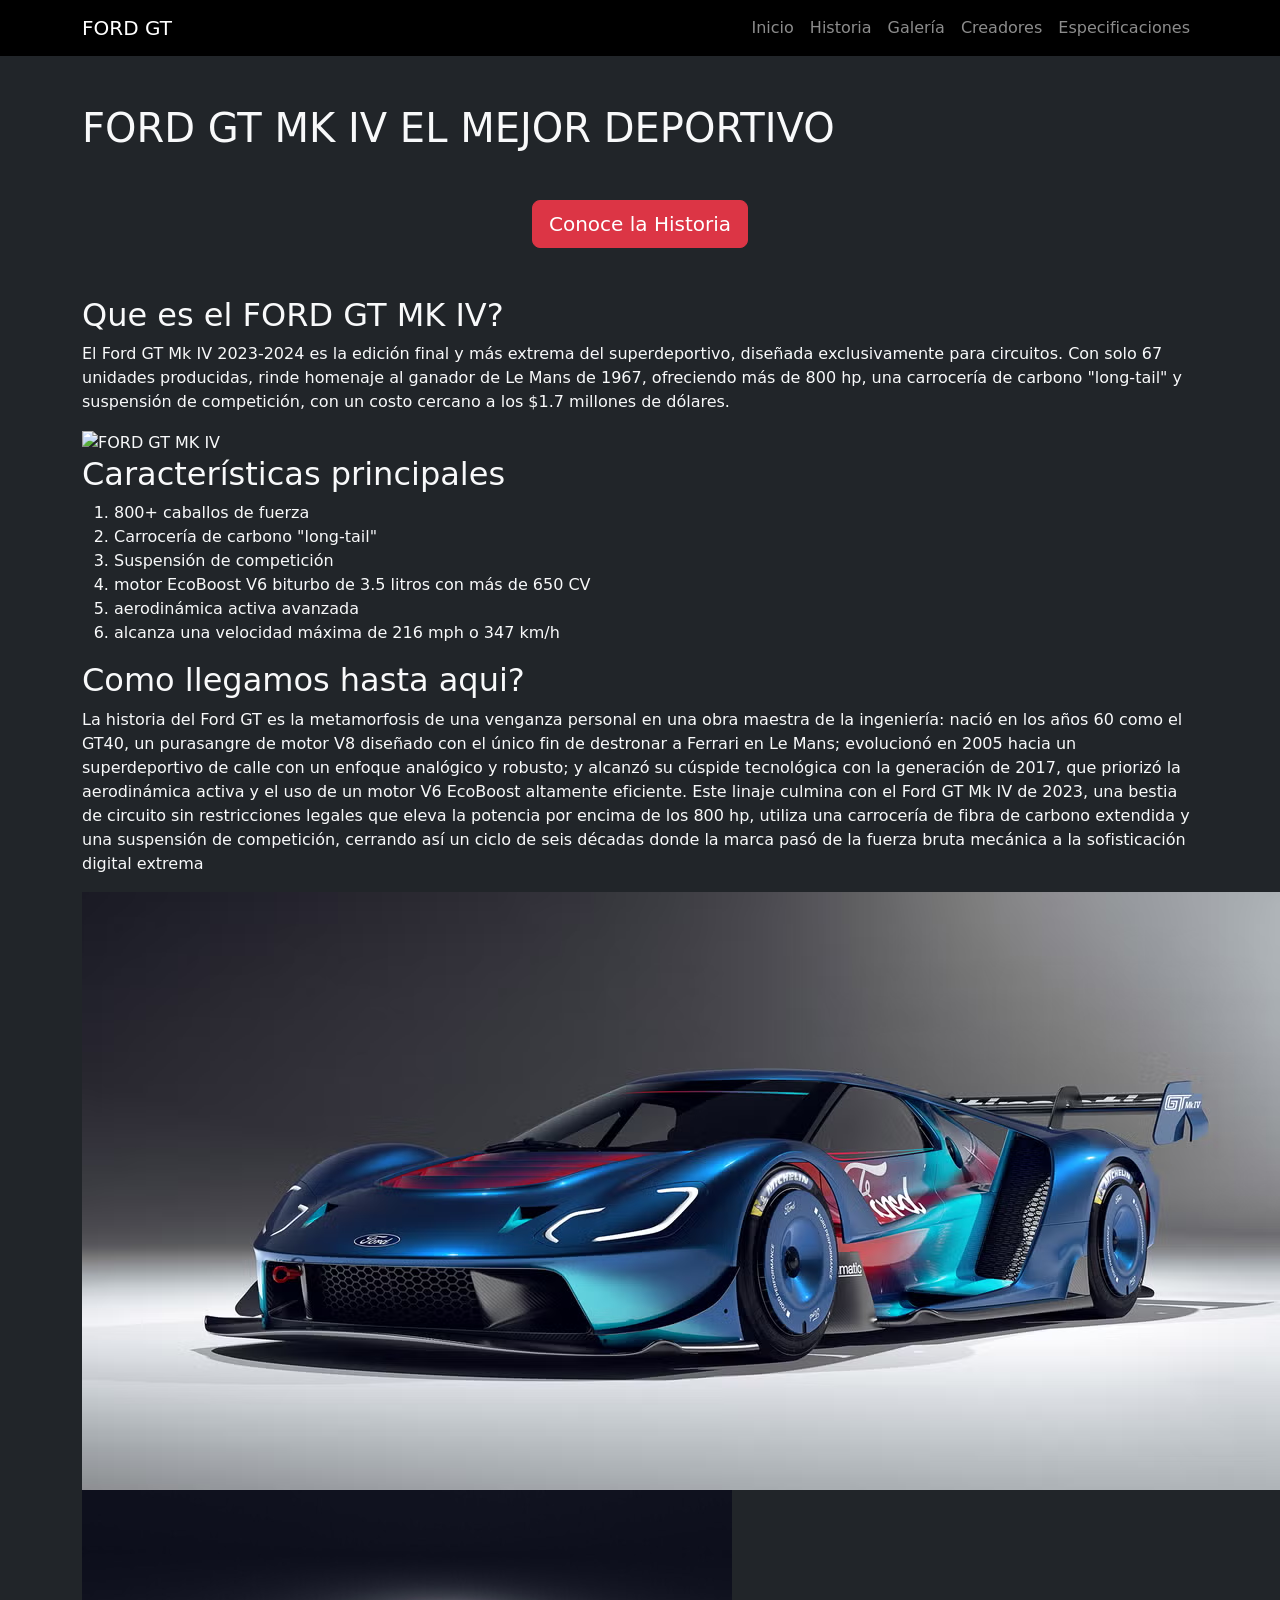
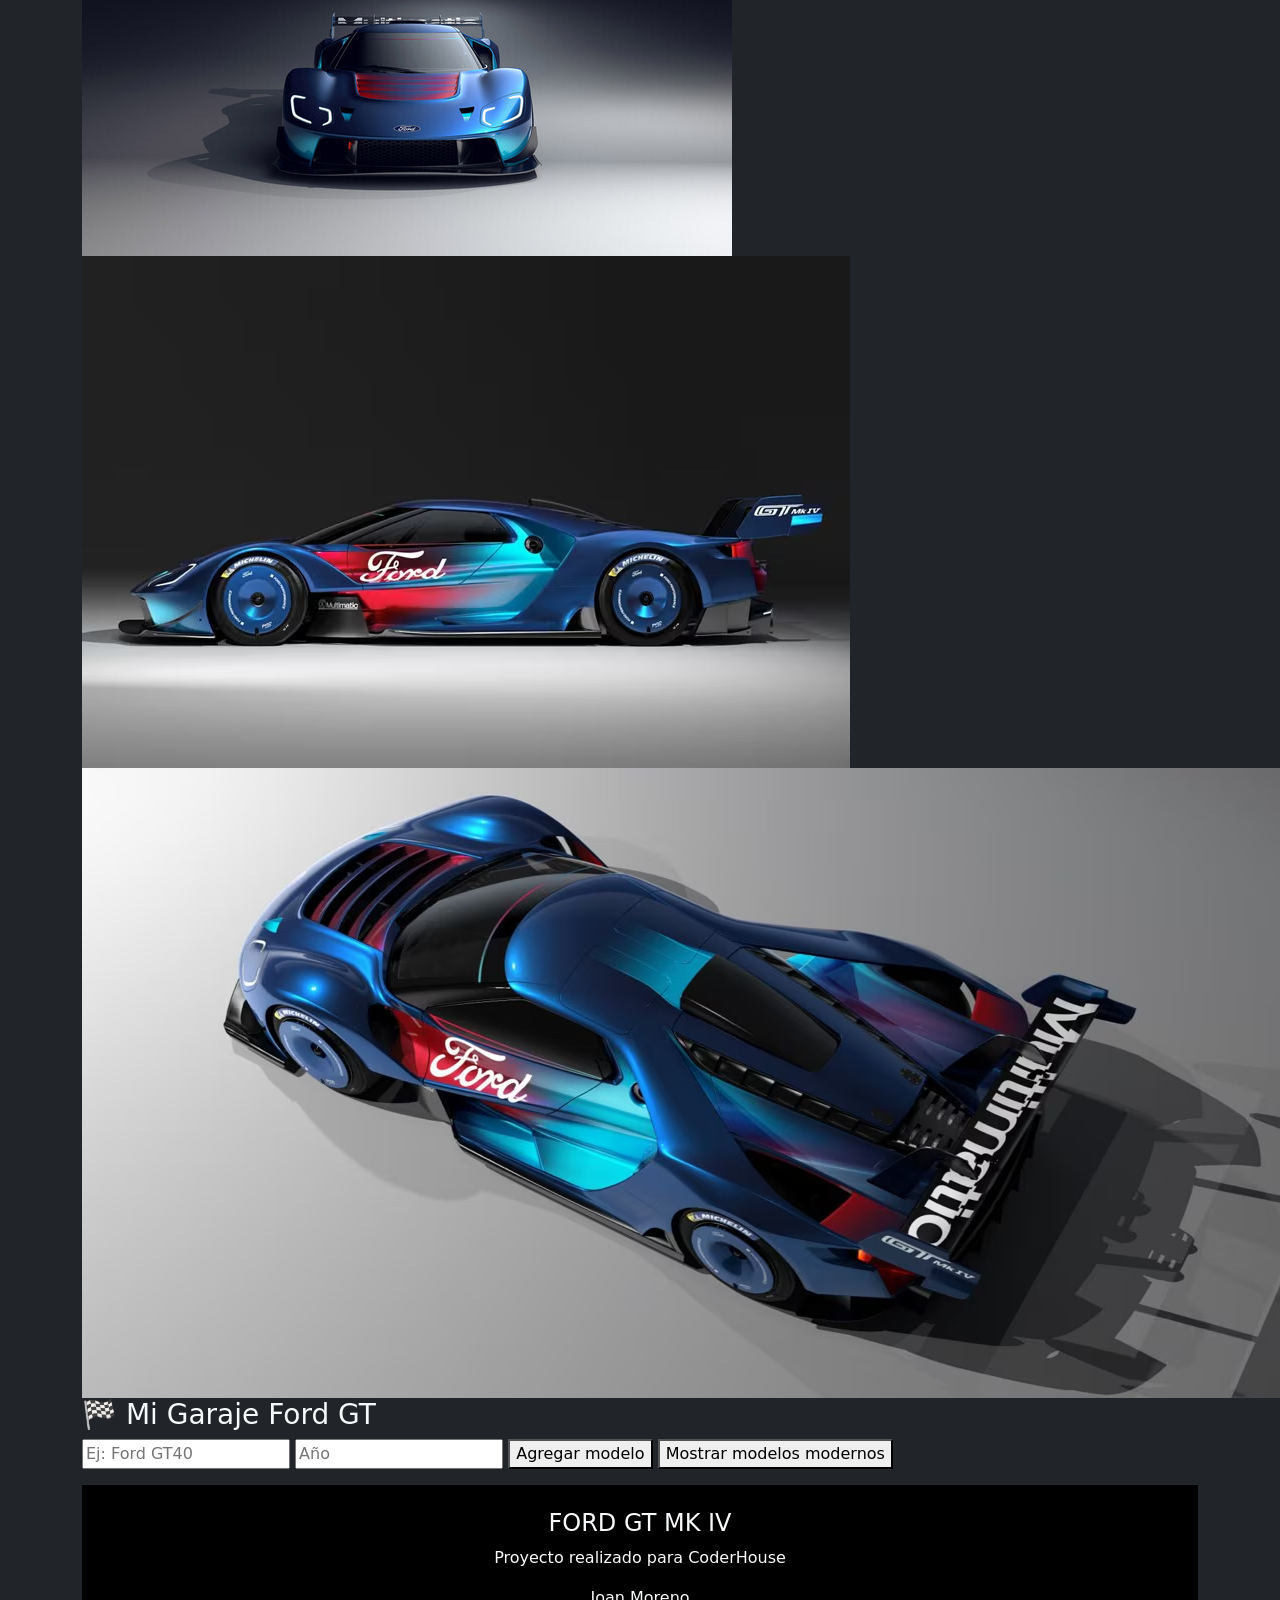
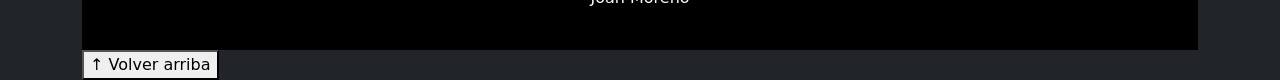
==== Index.html @ 2302bd3c "Proyecto final HTML, SASS y JavaScript" ====
<!DOCTYPE html> 
<html lang="es"> 
    <head>

<meta charset="UTF-8">

<meta name="viewport" content="width=device-width, initial-scale=1.0">

<meta name="description" content="Descripción específica de esta página">

<meta name="keywords" content="Ford GT, Ford GT MK IV, Le Mans, superdeportivo">

<meta name="author" content="Joan Moreno">

<meta name="robots" content="index, follow">

<meta name="theme-color" content="#111111">

<title>Ford GT MK IV | Historia, Galería y Especificaciones</title>

<link rel="icon" href="images/favicon.ico" type="image/x-icon">

<link href="https://cdn.jsdelivr.net/npm/bootstrap@5.3.7/dist/css/bootstrap.min.css" rel="stylesheet">

<link rel="stylesheet" href="https://cdn.jsdelivr.net/npm/bootstrap-icons@1.13.1/font/bootstrap-icons.min.css">

<link href="https://fonts.googleapis.com/css2?family=Orbitron:wght@400;700&family=Poppins:wght@300;400;600;700&display=swap" rel="stylesheet">

<link rel="stylesheet" href="css/styles.css">

</head>
    
    <body class="bg-dark text-light">
<nav class="navbar navbar-expand-lg navbar-dark bg-black sticky-top">
  <div class="container">

    <a class="navbar-brand" href="index.html">FORD GT</a>

    <button class="navbar-toggler"
            type="button"
            data-bs-toggle="collapse"
            data-bs-target="#menu">

      <span class="navbar-toggler-icon"></span>

    </button>

    <div class="collapse navbar-collapse" id="menu">

      <ul class="navbar-nav ms-auto">

        <li class="nav-item">
          <a class="nav-link" href="index.html">Inicio</a>
        </li>

        <li class="nav-item">
          <a class="nav-link" href="historia.html">Historia</a>
        </li>

        <li class="nav-item">
          <a class="nav-link" href="galeria.html">Galería</a>
        </li>

        <li class="nav-item">
          <a class="nav-link" href="Creadores.html">Creadores</a>
        </li>

        <li class="nav-item">
          <a class="nav-link" href="Especificaciones.html">Especificaciones</a>
        </li>

      </ul>

    </div>
</nav>
<div class="container mt-5" data-aos="fade-up">
        
        <h1>FORD GT MK IV EL MEJOR DEPORTIVO</h1>

        <div class="text-center my-5">

<a
href="historia.html"
class="btn btn-danger btn-lg">

Conoce la Historia

</a>

</div>
        <h2>Que es el FORD GT MK IV?</h2>
        <p>El Ford GT Mk IV 2023-2024 es la edición final y más extrema del superdeportivo,
            diseñada exclusivamente para circuitos. Con solo 67 unidades producidas, rinde homenaje al ganador de Le Mans de
            1967, ofreciendo más de 800 hp, una carrocería de carbono "long-tail" y suspensión de competición, con un costo
            cercano a los $1.7 millones de dólares.</p>
        <img src="Images/FORDGTMKIV.jpg" alt="FORD GT MK IV" width="500" height="300">
<H2>Características principales</H2>
        
<ol>
            <li>800+ caballos de fuerza</li>
            <li>Carrocería de carbono "long-tail"</li>
            <li>Suspensión de competición</li>
            <li>motor EcoBoost V6 biturbo de 3.5 litros con más de 650 CV</li>
            <li>aerodinámica activa avanzada</li>
            <li>alcanza una velocidad máxima de 216 mph o 347 km/h</li>
            </ol>
<h2>Como llegamos hasta aqui?</h2>

<P id="parrafo"> La historia del Ford GT es la metamorfosis de una venganza personal en una obra maestra de la ingeniería: nació en los años 60 como el GT40, un purasangre de motor V8 diseñado con el único fin de destronar a Ferrari en Le Mans; evolucionó en 2005 hacia un superdeportivo de calle con un enfoque analógico y robusto; y alcanzó su cúspide tecnológica con la generación de 2017, que priorizó la aerodinámica activa y el uso de un motor V6 EcoBoost altamente eficiente. Este linaje culmina con el Ford GT Mk IV de 2023, una bestia de circuito sin restricciones legales que eleva la potencia por encima de los 800 hp, utiliza una carrocería de fibra de carbono extendida y una suspensión de competición, cerrando así un ciclo de seis décadas donde la marca pasó de la fuerza bruta mecánica a la sofisticación digital extrema</P>

<div class="imagenes-grid">

    <img src="Images/ford-gt-mk-iv-1-1670584728.avif" alt="Ford gt diagonal">
    <img src="Images/FORD.jpeg" alt="Ford gt frontal">
    <img src="Images/FORD LATERAL.avif" alt="Ford gt lateral">
    <img src="Images/FORD ELEVADO.avif" alt="Ford gt elevado">

</div>
<div>

                
                
                
                <h3>🏁 Mi Garaje Ford GT</h3>

                <div class="favoritos-container">

    <input
        type="text"
        id="modeloInput"
        placeholder="Ej: Ford GT40">

    <input
        type="number"
        id="anioInput"
        placeholder="Año">

    <button id="agregarBtn">
        Agregar modelo
    </button>

    <button id="filtrarBtn">
        Mostrar modelos modernos
    </button>

    <ul id="listaModelos"></ul>

</div>

<script src="https://cdn.jsdelivr.net/npm/bootstrap@5.3.7/dist/js/bootstrap.bundle.min.js"></script>

<footer class="bg-black text-center text-light p-4">

<h4>FORD GT MK IV</h4>

<p>Proyecto realizado para CoderHouse</p>

<p>Joan Moreno</p>

</footer>


               

<button id="btnArriba"> ↑ Volver arriba </button> 
  <script src="Script.js"></script>

</body>
</html>
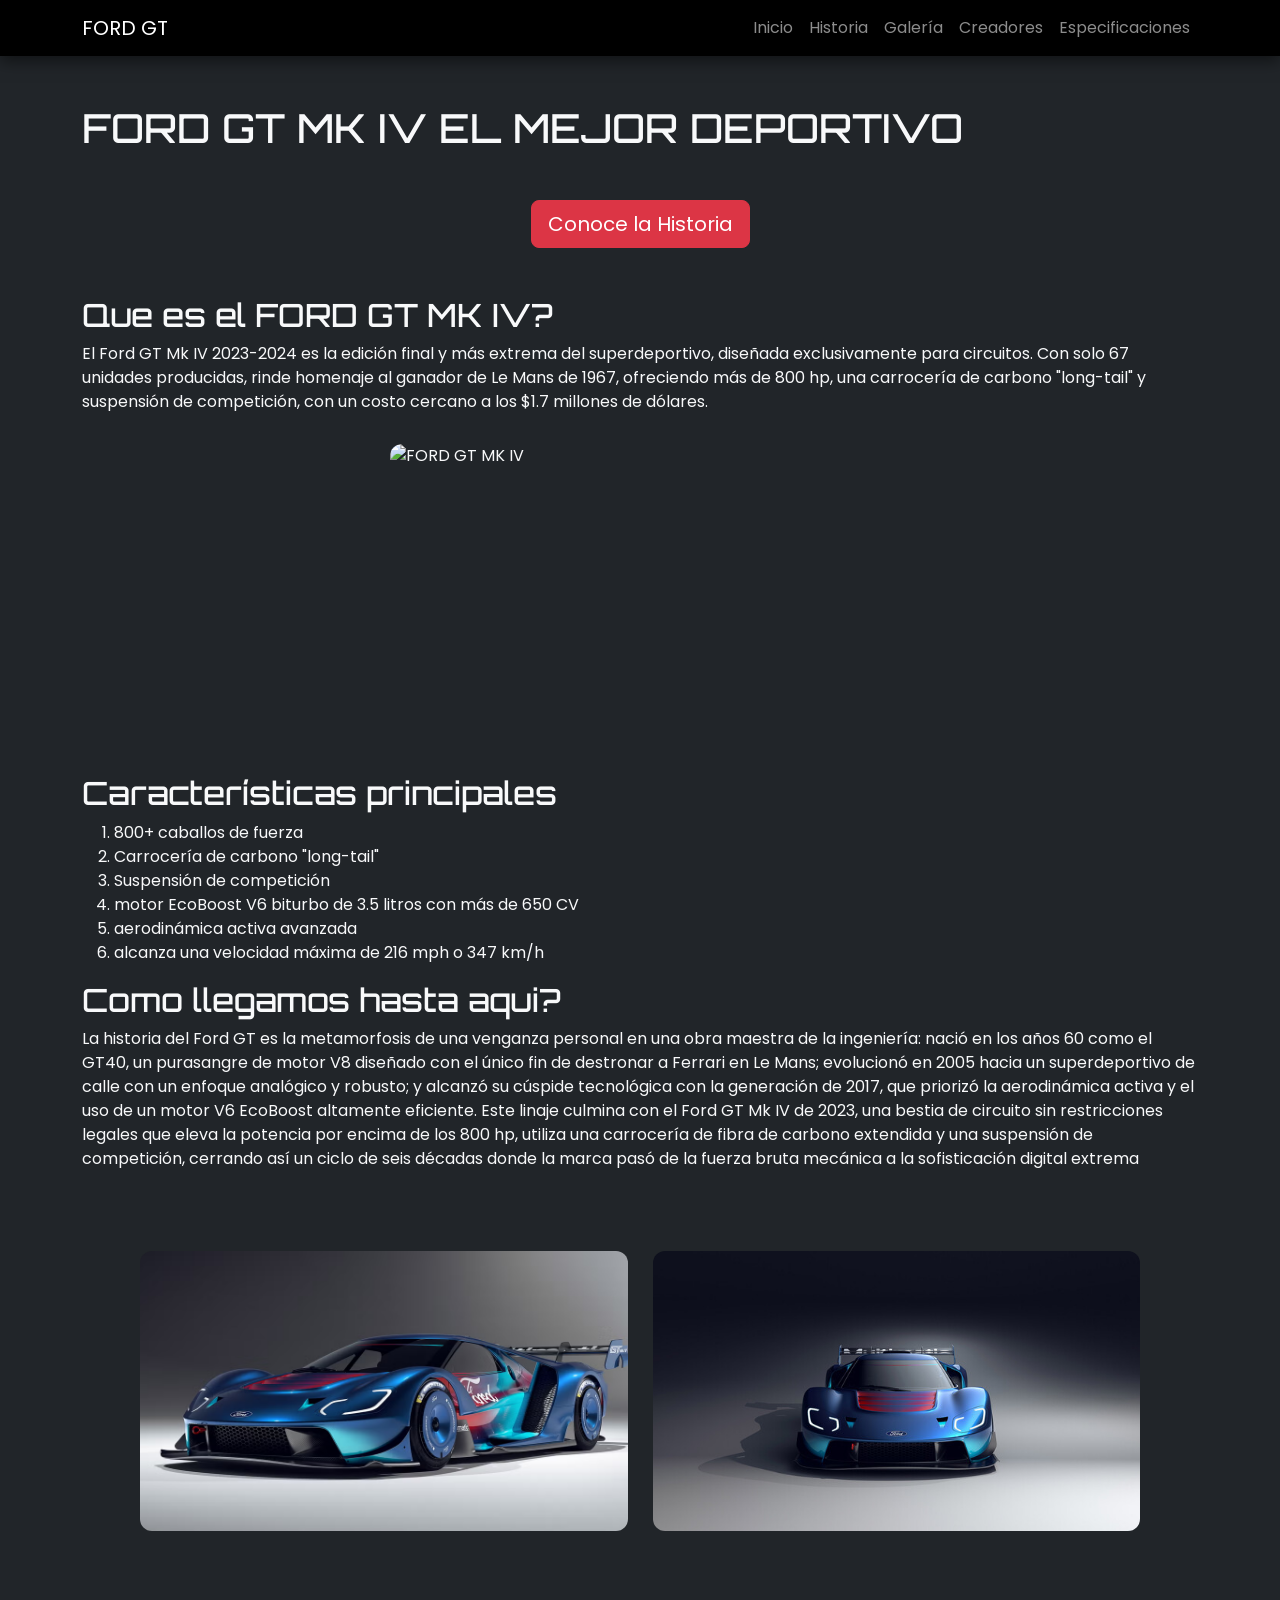
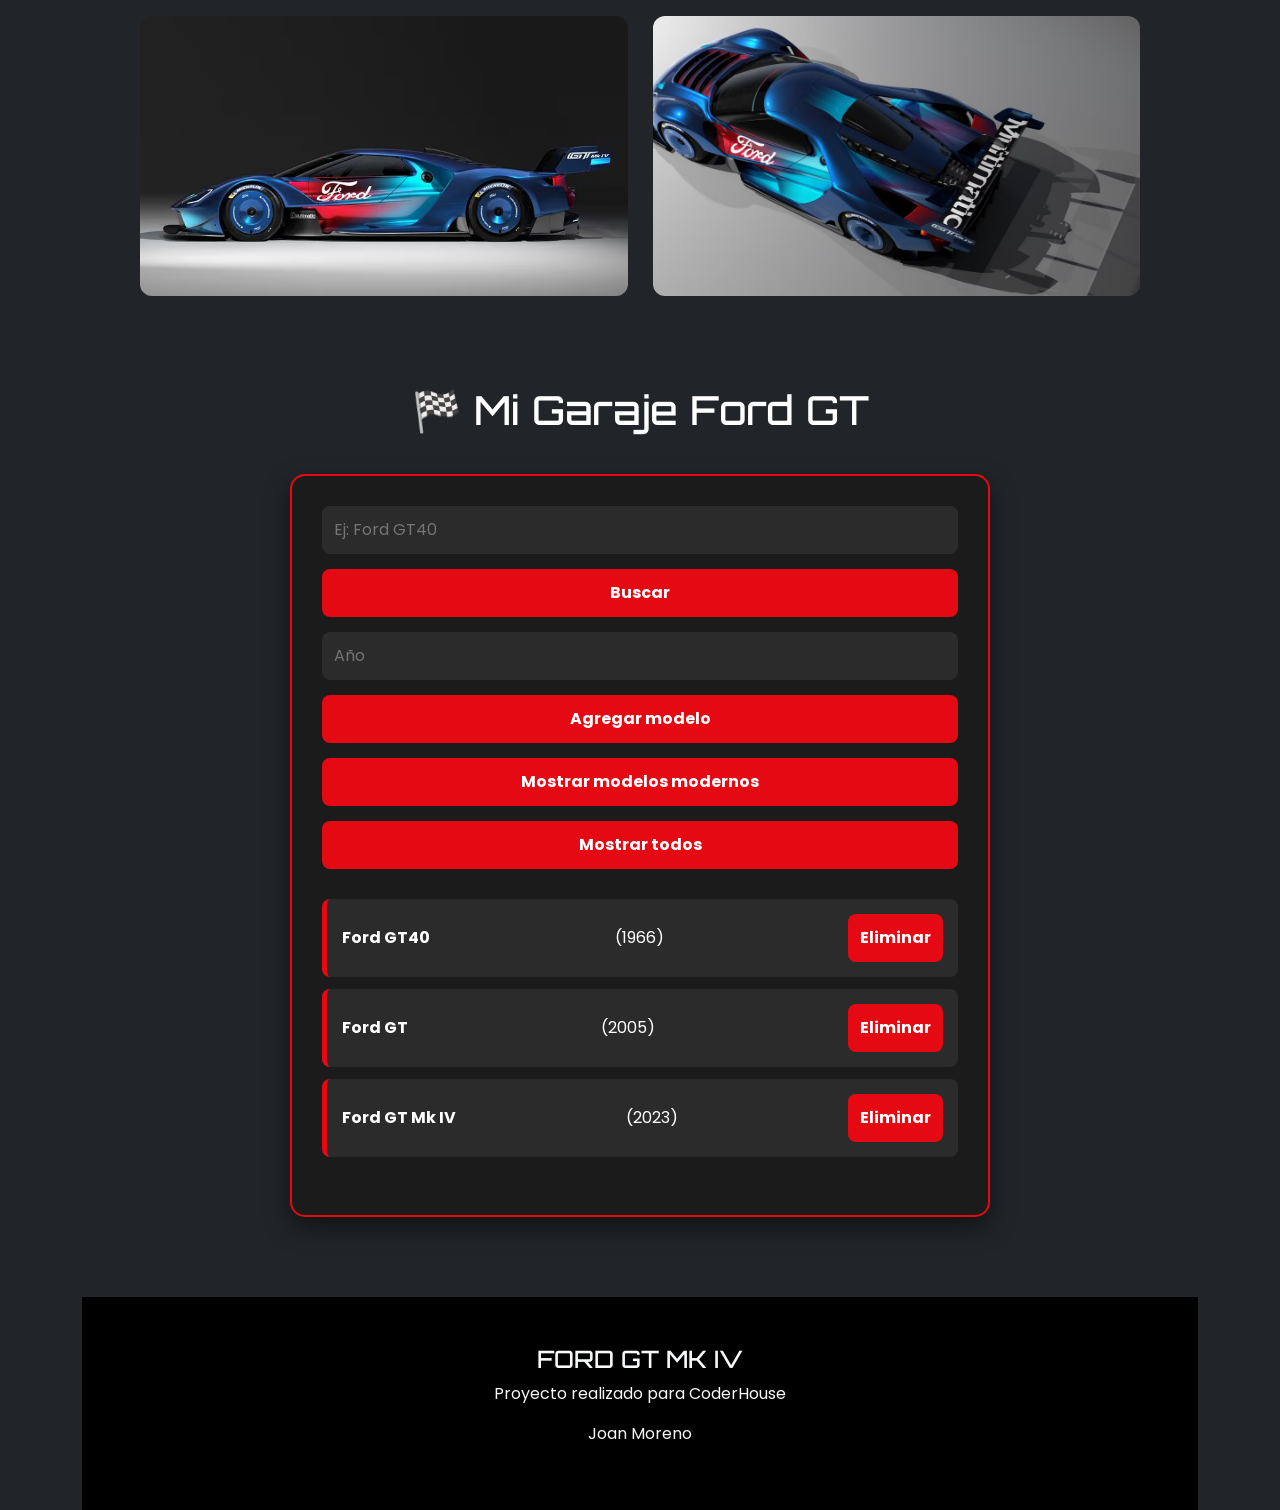
==== commit 220c3553: "Adiciones y Correccion de Java" ====
--- a/Index.html
+++ b/Index.html
@@ -18,19 +18,31 @@
 
 <title>Ford GT MK IV | Historia, Galería y Especificaciones</title>
 
-<link rel="icon" href="images/favicon.ico" type="image/x-icon">
+<link rel="icon" href="Images/favicon.ico" type="image/x-icon">
 
 <link href="https://cdn.jsdelivr.net/npm/bootstrap@5.3.7/dist/css/bootstrap.min.css" rel="stylesheet">
 
 <link rel="stylesheet" href="https://cdn.jsdelivr.net/npm/bootstrap-icons@1.13.1/font/bootstrap-icons.min.css">
 
+<link rel="stylesheet" href="https://unpkg.com/aos@2.3.4/dist/aos.css">
+
 <link href="https://fonts.googleapis.com/css2?family=Orbitron:wght@400;700&family=Poppins:wght@300;400;600;700&display=swap" rel="stylesheet">
 
-<link rel="stylesheet" href="css/styles.css">
+<link rel="stylesheet" href="css/Styles.css">
 
 </head>
     
     <body class="bg-dark text-light">
+      <div id="loader">
+
+<div class="spinner-border text-danger"></div>
+
+<p>Cargando Ford GT...</p>
+
+</div>
+
+<header>
+
 <nav class="navbar navbar-expand-lg navbar-dark bg-black sticky-top">
   <div class="container">
 
@@ -121,14 +133,16 @@
                 
                 
                 
-                <h3>🏁 Mi Garaje Ford GT</h3>
-
-                <div class="favoritos-container">
+  <h3>🏁 Mi Garaje Ford GT</h3>
+
+  <div class="favoritos-container">
 
     <input
         type="text"
         id="modeloInput"
         placeholder="Ej: Ford GT40">
+        
+        <button id="buscarBtn">Buscar</button>
 
     <input
         type="number"
@@ -143,28 +157,42 @@
         Mostrar modelos modernos
     </button>
 
+    <button id="mostrarTodoBtn">
+     Mostrar todos
+    </button>
+
     <ul id="listaModelos"></ul>
 
 </div>
 
 <script src="https://cdn.jsdelivr.net/npm/bootstrap@5.3.7/dist/js/bootstrap.bundle.min.js"></script>
 
-<footer class="bg-black text-center text-light p-4">
-
-<h4>FORD GT MK IV</h4>
-
-<p>Proyecto realizado para CoderHouse</p>
-
-<p>Joan Moreno</p>
+<button id="btnArriba">
+    ↑ Volver arriba
+</button> 
+<footer class="bg-black text-center text-light py-5">
+
+    <h4>FORD GT MK IV</h4>
+
+    <p>Proyecto realizado para CoderHouse</p>
+
+    <p>Joan Moreno</p>
 
 </footer>
 
 
-               
-
-<button id="btnArriba"> ↑ Volver arriba </button> 
-  <script src="Script.js"></script>
-
+<script src="https://cdn.jsdelivr.net/npm/sweetalert2@11"></script>
+
+<script src="Script.js"></script>
+
+<script src="https://unpkg.com/aos@2.3.4/dist/aos.js"></script>
+
+<script>
+AOS.init({
+    duration:1000,
+    once:true
+});
+</script>
 </body>
 </html>
 
--- a/css/Styles.css
+++ b/css/Styles.css
@@ -0,0 +1,386 @@
+* {
+  margin: 0;
+  padding: 0;
+  box-sizing: border-box;
+}
+
+body {
+  background: #111111;
+  color: #ffffff;
+  font-family: "Poppins", sans-serif;
+}
+
+h1,
+h2,
+h3,
+h4,
+h5,
+h6 {
+  font-family: "Orbitron", sans-serif;
+}
+
+nav {
+  display: flex;
+  justify-content: center;
+  align-items: center;
+  gap: 20px;
+}
+nav a {
+  color: white;
+}
+nav a:hover {
+  color: #e50914;
+}
+
+button {
+  padding: 12px 20px;
+  border: none;
+  border-radius: 8px;
+  background: #e50914;
+  color: white;
+  cursor: pointer;
+  transition: 0.3s;
+}
+button:hover {
+  background: #b80710;
+}
+
+.favoritos-container {
+  background: #1a1a1a;
+  border-radius: 12px;
+}
+
+@media (max-width: 768px) {
+  nav {
+    flex-direction: column;
+  }
+}
+.imagenes-grid {
+  display: grid;
+  grid-template-columns: repeat(2, 1fr);
+  gap: 25px;
+  max-width: 1000px;
+  margin: 50px auto;
+}
+
+.imagenes-grid img {
+  width: 100%;
+  height: 280px;
+  object-fit: cover;
+  border-radius: 12px;
+  transition: 0.3s;
+}
+
+.imagenes-grid img:hover {
+  transform: scale(1.05);
+}
+
+img {
+  display: block;
+  margin: 30px auto;
+  max-width: 100%;
+  border-radius: 12px;
+}
+
+img {
+  transition: 0.4s ease;
+  cursor: pointer;
+}
+
+img:hover {
+  transform: scale(1.08);
+  filter: brightness(1.15);
+}
+
+body {
+  font-family: "Poppins", sans-serif !important;
+}
+
+h1,
+h2,
+h3,
+h4,
+h5,
+h6 {
+  font-family: "Orbitron", sans-serif !important;
+}
+
+.galeria-img {
+  width: 100%;
+  height: 320px;
+  object-fit: cover;
+  transition: 0.4s ease;
+  cursor: pointer;
+  border-radius: 15px;
+  box-shadow: 0 10px 25px rgba(0, 0, 0, 0.4);
+}
+
+.galeria-img:hover {
+  transform: scale(1.05);
+  filter: brightness(1.15);
+}
+
+section{
+    animation: aparecer .8s ease;
+}
+
+@keyframes aparecer{
+
+    from{
+        opacity:0;
+        transform:translateY(40px);
+    }
+
+    to{
+        opacity:1;
+        transform:translateY(0);
+    }
+
+}
+.navbar {
+  box-shadow: 0 5px 15px rgba(0, 0, 0, 0.5);
+}
+
+* {
+  transition: 0.25s;
+}
+
+/*==========================
+BOTÓN VOLVER ARRIBA
+==========================*/
+
+#btnArriba{
+    position: fixed;
+    right: 30px;
+    bottom: 250px;
+    z-index: 999999;
+
+    padding:14px 22px;
+    border:none;
+    border-radius:50px;
+
+    background:#e50914;
+    color:#fff;
+
+    opacity:0;
+    visibility:hidden;
+
+    transition:.35s;
+}
+
+#btnArriba.mostrar{
+    opacity:1;
+    visibility:visible;
+}
+
+#btnArriba:hover{
+
+    transform:translateY(-5px);
+
+    background:#b80710;
+
+}
+
+.favoritos-container{
+
+    max-width:700px;
+    margin:40px auto;
+    padding:30px;
+
+    background:#1b1b1b;
+    border:2px solid #e50914;
+    border-radius:15px;
+
+    box-shadow:0 10px 25px rgba(0,0,0,.5);
+
+    display:flex;
+    flex-direction:column;
+    gap:15px;
+
+}
+
+.favoritos-container input{
+
+    padding:12px;
+
+    border:none;
+
+    border-radius:8px;
+
+    background:#2b2b2b;
+
+    color:white;
+
+    font-size:16px;
+
+    transition:.3s;
+
+}
+
+.favoritos-container input:focus{
+
+    outline:none;
+
+    border:2px solid #e50914;
+
+    box-shadow:0 0 12px rgba(229,9,20,.5);
+
+}
+
+.favoritos-container button{
+
+    padding:12px;
+
+    border:none;
+
+    border-radius:8px;
+
+    background:#e50914;
+
+    color:white;
+
+    font-size:16px;
+
+    font-weight:bold;
+
+    cursor:pointer;
+
+    transition:.3s;
+
+}
+
+.favoritos-container button:hover{
+
+    background:#b80710;
+
+    transform:translateY(-3px);
+
+}
+
+#listaModelos{
+
+    margin-top:15px;
+
+    list-style:none;
+
+    padding:0;
+
+}
+
+#listaModelos li{
+
+    background:#2b2b2b;
+
+    padding:15px;
+
+    margin-bottom:12px;
+
+    border-left:5px solid #e50914;
+
+    border-radius:8px;
+
+    display:flex;
+
+    justify-content:space-between;
+
+    align-items:center;
+
+    color:white;
+
+}
+
+.eliminarBtn{
+
+    background:#555;
+
+    padding:8px 12px;
+
+    border:none;
+
+    border-radius:6px;
+
+    color:white;
+
+    cursor:pointer;
+
+    transition:.3s;
+
+}
+
+.eliminarBtn:hover{
+
+    background:#e50914;
+
+}
+
+h3{
+
+    text-align:center;
+
+    color:#ffffff;
+
+    margin-top:60px;
+
+    margin-bottom:25px;
+
+    font-family:"Orbitron", sans-serif;
+
+    font-size:2.5rem;
+
+}
+
+.sinResultados{
+
+list-style:none;
+
+padding:20px;
+
+text-align:center;
+
+font-size:20px;
+
+color:#ccc;
+
+font-style:italic;
+
+}
+
+#loader{
+
+position:fixed;
+
+top:0;
+
+left:0;
+
+width:100%;
+
+height:100%;
+
+background:#111;
+
+display:flex;
+
+flex-direction:column;
+
+justify-content:center;
+
+align-items:center;
+
+z-index:99999;
+
+color:white;
+
+}
+
+footer{
+
+    margin-top:80px;
+
+    padding:70px 20px;
+
+    background:#000;
+
+    text-align:center;
+
+}
